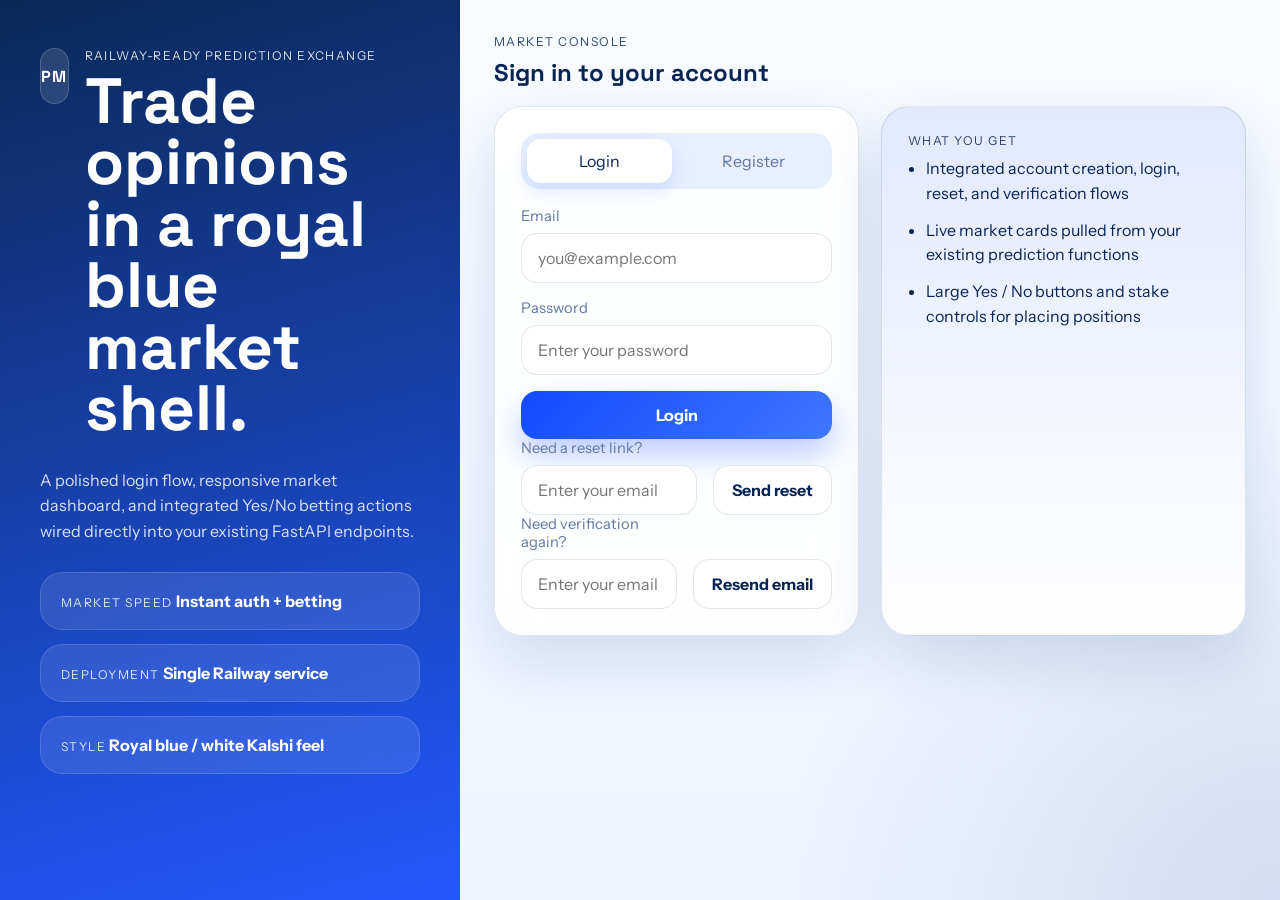
==== static/index.html @ bea32895 "Basic Website" ====
<!DOCTYPE html>
<html lang="en">
<head>
  <meta charset="UTF-8">
  <meta name="viewport" content="width=device-width, initial-scale=1.0">
  <title>Poly Market</title>
  <link rel="preconnect" href="https://fonts.googleapis.com">
  <link rel="preconnect" href="https://fonts.gstatic.com" crossorigin>
  <link href="https://fonts.googleapis.com/css2?family=Space+Grotesk:wght@400;500;700&family=Instrument+Sans:wght@400;500;600;700&display=swap" rel="stylesheet">
  <link rel="stylesheet" href="/static/styles.css">
</head>
<body>
  <div class="shell">
    <aside class="hero-panel">
      <div class="brand-lockup">
        <div class="brand-badge">PM</div>
        <div>
          <p class="eyebrow">Railway-ready prediction exchange</p>
          <h1>Trade opinions in a royal blue market shell.</h1>
        </div>
      </div>

      <p class="hero-copy">
        A polished login flow, responsive market dashboard, and integrated Yes/No betting actions
        wired directly into your existing FastAPI endpoints.
      </p>

      <div class="hero-grid">
        <article class="stat-card">
          <span class="stat-label">Market Speed</span>
          <strong>Instant auth + betting</strong>
        </article>
        <article class="stat-card">
          <span class="stat-label">Deployment</span>
          <strong>Single Railway service</strong>
        </article>
        <article class="stat-card">
          <span class="stat-label">Style</span>
          <strong>Royal blue / white Kalshi feel</strong>
        </article>
      </div>
    </aside>

    <main class="app-panel">
      <header class="topbar">
        <div>
          <p class="topbar-label">Market Console</p>
          <h2 id="welcome-title">Sign in to your account</h2>
        </div>
        <div class="topbar-actions">
          <button id="refresh-markets" class="ghost-button hidden" type="button">Refresh Markets</button>
          <button id="logout-button" class="ghost-button hidden" type="button">Log Out</button>
        </div>
      </header>

      <section id="message-banner" class="message-banner hidden" aria-live="polite"></section>

      <section id="auth-view" class="auth-layout">
        <div class="panel">
          <div class="tabs" role="tablist" aria-label="Authentication">
            <button id="login-tab" class="tab active" type="button">Login</button>
            <button id="register-tab" class="tab" type="button">Register</button>
          </div>

          <form id="login-form" class="stack">
            <label class="field">
              <span>Email</span>
              <input name="email" type="email" placeholder="you@example.com" required>
            </label>
            <label class="field">
              <span>Password</span>
              <input name="password" type="password" placeholder="Enter your password" required>
            </label>
            <button class="primary-button" type="submit">Login</button>
          </form>

          <form id="register-form" class="stack hidden">
            <label class="field">
              <span>Name</span>
              <input name="name" type="text" placeholder="Your full name" required>
            </label>
            <label class="field">
              <span>Email</span>
              <input name="email" type="email" placeholder="you@example.com" required>
            </label>
            <label class="field">
              <span>Password</span>
              <input name="password" type="password" placeholder="At least 8 chars, 1 uppercase, 1 number" required>
            </label>
            <button class="primary-button" type="submit">Create account</button>
          </form>

          <form id="forgot-form" class="inline-form">
            <label class="field compact-field">
              <span>Need a reset link?</span>
              <input name="email" type="email" placeholder="Enter your email">
            </label>
            <button class="secondary-button" type="submit">Send reset</button>
          </form>

          <form id="resend-form" class="inline-form">
            <label class="field compact-field">
              <span>Need verification again?</span>
              <input name="email" type="email" placeholder="Enter your email">
            </label>
            <button class="secondary-button" type="submit">Resend email</button>
          </form>
        </div>

        <div class="panel panel-accent">
          <p class="panel-kicker">What you get</p>
          <ul class="feature-list">
            <li>Integrated account creation, login, reset, and verification flows</li>
            <li>Live market cards pulled from your existing prediction functions</li>
            <li>Large Yes / No buttons and stake controls for placing positions</li>
          </ul>
        </div>
      </section>

      <section id="reset-view" class="panel hidden">
        <div class="section-heading">
          <p class="panel-kicker">Password reset</p>
          <h3>Set a new password</h3>
        </div>
        <form id="reset-password-form" class="stack">
          <label class="field">
            <span>New password</span>
            <input name="new_password" type="password" placeholder="Strong password" required>
          </label>
          <button class="primary-button" type="submit">Update password</button>
        </form>
      </section>

      <section id="dashboard-view" class="dashboard hidden">
        <div class="dashboard-grid">
          <article class="panel profile-card">
            <p class="panel-kicker">Account</p>
            <h3 id="user-name">Loading...</h3>
            <div class="profile-metrics">
              <div>
                <span>Balance</span>
                <strong id="user-balance">$0.00</strong>
              </div>
              <div>
                <span>Email</span>
                <strong id="user-email">-</strong>
              </div>
            </div>
          </article>

          <article class="panel create-market-card">
            <div class="section-heading">
              <p class="panel-kicker">Create market</p>
              <h3>Post a new prediction</h3>
            </div>
            <form id="create-market-form" class="stack">
              <label class="field">
                <span>Question</span>
                <input name="bet_string" type="text" placeholder="Will Team A win on Friday?" required>
              </label>
              <div class="toggle-row">
                <label class="toggle-pill">
                  <input name="is_yes_no" type="checkbox" checked>
                  <span>Yes / No</span>
                </label>
                <label class="toggle-pill">
                  <input name="is_high_low" type="checkbox">
                  <span>High / Low</span>
                </label>
              </div>
              <label class="field">
                <span>Ends at</span>
                <input name="end_time" type="datetime-local" required>
              </label>
              <button class="primary-button" type="submit">Post prediction</button>
            </form>
          </article>
        </div>

        <section class="markets-section">
          <div class="section-heading market-heading">
            <div>
              <p class="panel-kicker">Open markets</p>
              <h3>Trade active predictions</h3>
            </div>
          </div>
          <div id="markets-list" class="markets-list"></div>
        </section>
      </section>
    </main>
  </div>

  <template id="market-card-template">
    <article class="market-card">
      <div class="market-copy">
        <div class="market-meta">
          <span class="market-tag"></span>
          <span class="market-end"></span>
        </div>
        <h4 class="market-title"></h4>
        <div class="market-volume">
          <span class="yes-volume"></span>
          <span class="no-volume"></span>
        </div>
      </div>
      <form class="bet-form">
        <label class="field">
          <span>Stake</span>
          <input class="stake-input" name="amount" type="number" min="1" step="0.01" placeholder="25.00" required>
        </label>
        <div class="bet-actions">
          <button class="bet-button yes-button" data-side="yes" type="submit">Buy Yes</button>
          <button class="bet-button no-button" data-side="no" type="submit">Buy No</button>
        </div>
      </form>
    </article>
  </template>

  <script src="/static/app.js" defer></script>
</body>
</html>
---- static/styles.css ----
:root {
  --bg: #eef4ff;
  --panel: rgba(255, 255, 255, 0.9);
  --panel-strong: #ffffff;
  --text: #072554;
  --muted: #5f78a3;
  --line: rgba(10, 43, 98, 0.12);
  --royal: #114bff;
  --royal-deep: #082f91;
  --royal-soft: #dce7ff;
  --success: #0d8a66;
  --danger: #e04358;
  --shadow: 0 24px 60px rgba(13, 56, 140, 0.14);
}

* {
  box-sizing: border-box;
}

body {
  margin: 0;
  min-height: 100vh;
  font-family: "Instrument Sans", sans-serif;
  color: var(--text);
  background:
    radial-gradient(circle at top left, rgba(17, 75, 255, 0.18), transparent 28%),
    radial-gradient(circle at bottom right, rgba(8, 47, 145, 0.12), transparent 32%),
    linear-gradient(180deg, #f8fbff 0%, var(--bg) 100%);
}

button,
input {
  font: inherit;
}

.hidden {
  display: none !important;
}

.shell {
  display: grid;
  grid-template-columns: minmax(320px, 460px) 1fr;
  min-height: 100vh;
}

.hero-panel {
  padding: 48px 40px;
  background:
    linear-gradient(165deg, rgba(7, 37, 84, 0.98), rgba(17, 75, 255, 0.92)),
    linear-gradient(135deg, rgba(255, 255, 255, 0.06), transparent 40%);
  color: white;
  display: flex;
  flex-direction: column;
  gap: 28px;
}

.brand-lockup {
  display: flex;
  gap: 16px;
  align-items: flex-start;
}

.brand-badge {
  width: 56px;
  height: 56px;
  border-radius: 18px;
  display: grid;
  place-items: center;
  font-family: "Space Grotesk", sans-serif;
  font-weight: 700;
  letter-spacing: 0.08em;
  background: rgba(255, 255, 255, 0.12);
  border: 1px solid rgba(255, 255, 255, 0.16);
}

.eyebrow,
.topbar-label,
.panel-kicker,
.stat-label {
  margin: 0 0 8px;
  text-transform: uppercase;
  letter-spacing: 0.12em;
  font-size: 0.76rem;
  opacity: 0.84;
}

h1,
h2,
h3,
h4,
p {
  margin: 0;
}

h1,
h2,
h3,
h4 {
  font-family: "Space Grotesk", sans-serif;
}

h1 {
  font-size: clamp(2.3rem, 5vw, 4.2rem);
  line-height: 0.96;
}

.hero-copy {
  max-width: 42ch;
  color: rgba(255, 255, 255, 0.84);
  line-height: 1.6;
}

.hero-grid {
  display: grid;
  gap: 14px;
}

.stat-card {
  padding: 18px 20px;
  border-radius: 22px;
  background: rgba(255, 255, 255, 0.1);
  border: 1px solid rgba(255, 255, 255, 0.14);
  backdrop-filter: blur(16px);
}

.app-panel {
  padding: 34px;
}

.topbar {
  display: flex;
  justify-content: space-between;
  align-items: center;
  gap: 16px;
  margin-bottom: 18px;
}

.topbar-actions {
  display: flex;
  gap: 12px;
  flex-wrap: wrap;
}

.message-banner {
  margin-bottom: 20px;
  padding: 14px 16px;
  border-radius: 16px;
  border: 1px solid var(--line);
  background: white;
  box-shadow: var(--shadow);
}

.message-banner.success {
  border-color: rgba(13, 138, 102, 0.18);
  color: var(--success);
}

.message-banner.error {
  border-color: rgba(224, 67, 88, 0.18);
  color: var(--danger);
}

.auth-layout,
.dashboard-grid {
  display: grid;
  grid-template-columns: repeat(2, minmax(0, 1fr));
  gap: 22px;
}

.panel {
  background: var(--panel);
  border: 1px solid var(--line);
  border-radius: 28px;
  padding: 26px;
  box-shadow: var(--shadow);
  backdrop-filter: blur(20px);
}

.panel-accent {
  background:
    linear-gradient(180deg, rgba(17, 75, 255, 0.12), rgba(255, 255, 255, 0.94)),
    white;
}

.tabs {
  display: flex;
  gap: 10px;
  margin-bottom: 18px;
  padding: 6px;
  background: #e8f0ff;
  border-radius: 18px;
}

.tab {
  flex: 1;
  border: 0;
  border-radius: 14px;
  padding: 12px 14px;
  background: transparent;
  color: var(--muted);
  cursor: pointer;
  transition: 180ms ease;
}

.tab.active {
  background: white;
  color: var(--text);
  box-shadow: 0 8px 20px rgba(17, 75, 255, 0.14);
}

.stack,
.inline-form,
.markets-section {
  display: grid;
  gap: 16px;
}

.field {
  display: grid;
  gap: 8px;
}

.field span {
  font-size: 0.92rem;
  color: var(--muted);
}

.field input {
  width: 100%;
  border: 1px solid var(--line);
  border-radius: 16px;
  padding: 14px 16px;
  background: white;
  color: var(--text);
  outline: none;
}

.field input:focus {
  border-color: rgba(17, 75, 255, 0.38);
  box-shadow: 0 0 0 4px rgba(17, 75, 255, 0.12);
}

.primary-button,
.secondary-button,
.ghost-button,
.bet-button {
  border: 0;
  border-radius: 16px;
  padding: 14px 18px;
  cursor: pointer;
  font-weight: 700;
  transition: transform 160ms ease, box-shadow 160ms ease, opacity 160ms ease;
}

.primary-button:hover,
.secondary-button:hover,
.ghost-button:hover,
.bet-button:hover {
  transform: translateY(-1px);
}

.primary-button {
  color: white;
  background: linear-gradient(135deg, var(--royal), #3f77ff);
  box-shadow: 0 16px 32px rgba(17, 75, 255, 0.28);
}

.secondary-button,
.ghost-button {
  color: var(--text);
  background: white;
  border: 1px solid var(--line);
}

.compact-field input {
  min-width: 0;
}

.inline-form {
  grid-template-columns: minmax(0, 1fr) auto;
  align-items: end;
}

.feature-list {
  padding-left: 18px;
  margin: 0;
  display: grid;
  gap: 12px;
  color: var(--text);
  line-height: 1.55;
}

.section-heading {
  display: grid;
  gap: 4px;
}

.profile-card,
.create-market-card {
  min-height: 100%;
}

.profile-metrics {
  display: grid;
  gap: 16px;
  margin-top: 18px;
}

.profile-metrics span {
  display: block;
  font-size: 0.86rem;
  color: var(--muted);
  margin-bottom: 6px;
}

.profile-metrics strong {
  font-size: 1.16rem;
}

.toggle-row {
  display: flex;
  gap: 10px;
  flex-wrap: wrap;
}

.toggle-pill {
  position: relative;
  overflow: hidden;
  border-radius: 999px;
  border: 1px solid var(--line);
  background: #f7faff;
}

.toggle-pill input {
  position: absolute;
  inset: 0;
  opacity: 0;
}

.toggle-pill span {
  display: block;
  padding: 10px 14px;
  color: var(--muted);
}

.toggle-pill input:checked + span {
  color: white;
  background: var(--royal);
}

.market-heading {
  margin-bottom: 8px;
}

.markets-list {
  display: grid;
  gap: 16px;
}

.market-card {
  display: grid;
  grid-template-columns: minmax(0, 1fr) 280px;
  gap: 20px;
  padding: 22px;
  background: var(--panel-strong);
  border: 1px solid var(--line);
  border-radius: 26px;
  box-shadow: var(--shadow);
}

.market-meta,
.market-volume,
.bet-actions {
  display: flex;
  flex-wrap: wrap;
  gap: 10px;
}

.market-tag,
.market-end,
.yes-volume,
.no-volume {
  display: inline-flex;
  align-items: center;
  padding: 8px 12px;
  border-radius: 999px;
  font-size: 0.84rem;
  background: #eef4ff;
  color: var(--muted);
}

.market-title {
  margin: 14px 0;
  font-size: 1.35rem;
  line-height: 1.2;
}

.bet-form {
  display: grid;
  gap: 14px;
}

.bet-button {
  flex: 1;
  min-width: 120px;
  color: white;
}

.yes-button {
  background: linear-gradient(135deg, #1260ff, #2f86ff);
}

.no-button {
  background: linear-gradient(135deg, #072554, #0c3da1);
}

@media (max-width: 1080px) {
  .shell,
  .auth-layout,
  .dashboard-grid,
  .market-card {
    grid-template-columns: 1fr;
  }

  .hero-panel {
    min-height: auto;
  }
}

@media (max-width: 640px) {
  .hero-panel,
  .app-panel {
    padding: 24px;
  }

  .topbar {
    align-items: start;
    flex-direction: column;
  }

  .inline-form {
    grid-template-columns: 1fr;
  }
}
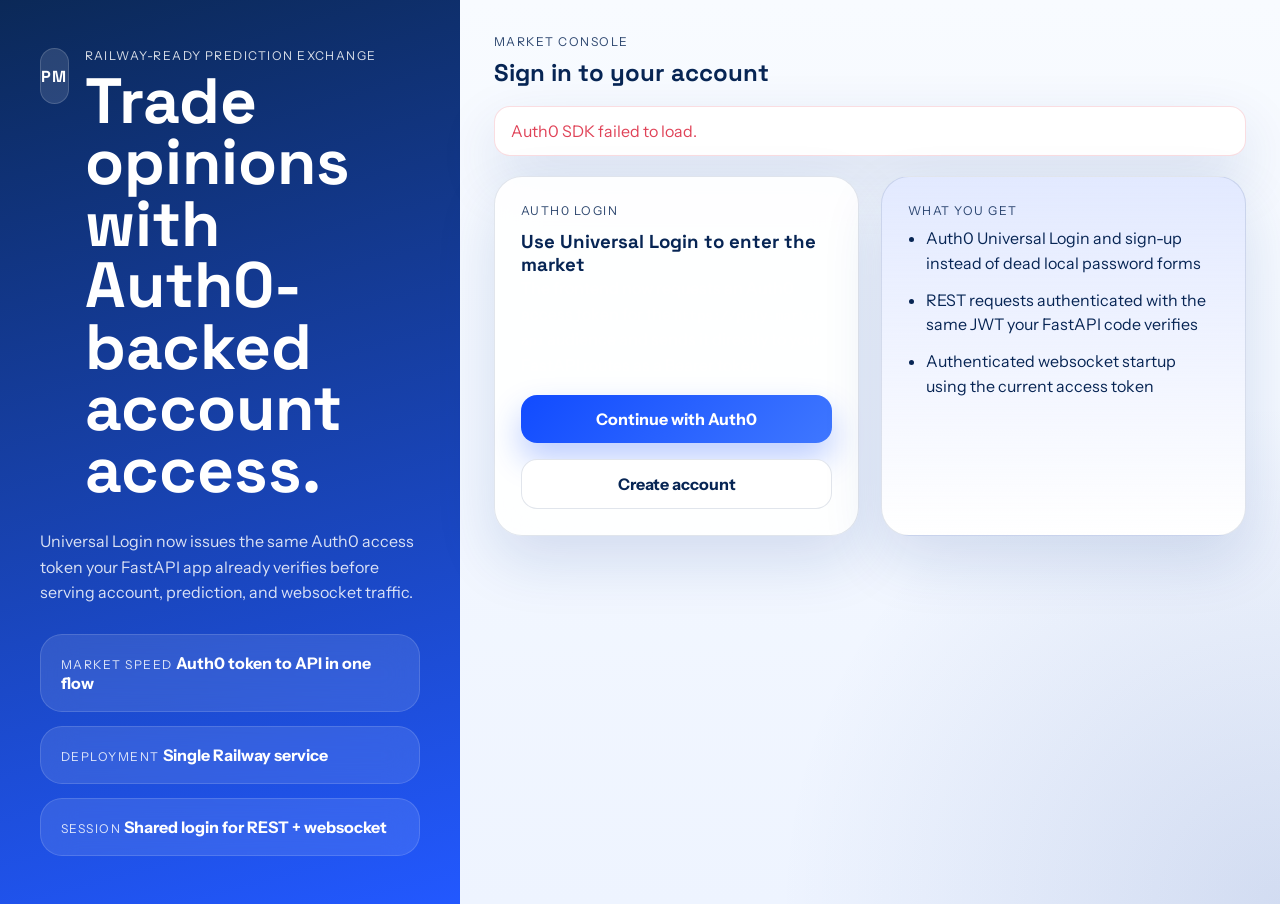
==== commit a67c4b49: "auth0 upd" ====
--- a/static/index.html
+++ b/static/index.html
@@ -8,35 +8,40 @@
   <link rel="preconnect" href="https://fonts.gstatic.com" crossorigin>
   <link href="https://fonts.googleapis.com/css2?family=Space+Grotesk:wght@400;500;700&family=Instrument+Sans:wght@400;500;600;700&display=swap" rel="stylesheet">
   <link rel="stylesheet" href="/static/styles.css">
+  <script src="https://cdn.auth0.com/js/auth0-spa-js/2.1/auth0-spa-js.production.js" defer></script>
 </head>
-<body>
+<body
+  data-auth0-domain="dev-ti5ylgf1v4ze1wq8.us.auth0.com"
+  data-auth0-client-id="080Yw9NmpP9mJVEdRqe8JtMi8aeETjxi"
+  data-auth0-audience="https://poly-market-api"
+>
   <div class="shell">
     <aside class="hero-panel">
       <div class="brand-lockup">
         <div class="brand-badge">PM</div>
         <div>
           <p class="eyebrow">Railway-ready prediction exchange</p>
-          <h1>Trade opinions in a royal blue market shell.</h1>
+          <h1>Trade opinions with Auth0-backed account access.</h1>
         </div>
       </div>
 
       <p class="hero-copy">
-        A polished login flow, responsive market dashboard, and integrated Yes/No betting actions
-        wired directly into your existing FastAPI endpoints.
+        Universal Login now issues the same Auth0 access token your FastAPI app already verifies
+        before serving account, prediction, and websocket traffic.
       </p>
 
       <div class="hero-grid">
         <article class="stat-card">
           <span class="stat-label">Market Speed</span>
-          <strong>Instant auth + betting</strong>
+          <strong>Auth0 token to API in one flow</strong>
         </article>
         <article class="stat-card">
           <span class="stat-label">Deployment</span>
           <strong>Single Railway service</strong>
         </article>
         <article class="stat-card">
-          <span class="stat-label">Style</span>
-          <strong>Royal blue / white Kalshi feel</strong>
+          <span class="stat-label">Session</span>
+          <strong>Shared login for REST + websocket</strong>
         </article>
       </div>
     </aside>
@@ -57,78 +62,30 @@
 
       <section id="auth-view" class="auth-layout">
         <div class="panel">
-          <div class="tabs" role="tablist" aria-label="Authentication">
-            <button id="login-tab" class="tab active" type="button">Login</button>
-            <button id="register-tab" class="tab" type="button">Register</button>
+          <div class="section-heading">
+            <p class="panel-kicker">Auth0 login</p>
+            <h3>Use Universal Login to enter the market</h3>
           </div>
 
-          <form id="login-form" class="stack">
-            <label class="field">
-              <span>Email</span>
-              <input name="email" type="email" placeholder="you@example.com" required>
-            </label>
-            <label class="field">
-              <span>Password</span>
-              <input name="password" type="password" placeholder="Enter your password" required>
-            </label>
-            <button class="primary-button" type="submit">Login</button>
-          </form>
-
-          <form id="register-form" class="stack hidden">
-            <label class="field">
-              <span>Name</span>
-              <input name="name" type="text" placeholder="Your full name" required>
-            </label>
-            <label class="field">
-              <span>Email</span>
-              <input name="email" type="email" placeholder="you@example.com" required>
-            </label>
-            <label class="field">
-              <span>Password</span>
-              <input name="password" type="password" placeholder="At least 8 chars, 1 uppercase, 1 number" required>
-            </label>
-            <button class="primary-button" type="submit">Create account</button>
-          </form>
-
-          <form id="forgot-form" class="inline-form">
-            <label class="field compact-field">
-              <span>Need a reset link?</span>
-              <input name="email" type="email" placeholder="Enter your email">
-            </label>
-            <button class="secondary-button" type="submit">Send reset</button>
-          </form>
-
-          <form id="resend-form" class="inline-form">
-            <label class="field compact-field">
-              <span>Need verification again?</span>
-              <input name="email" type="email" placeholder="Enter your email">
-            </label>
-            <button class="secondary-button" type="submit">Resend email</button>
-          </form>
+          <div class="stack">
+            <p class="hero-copy auth-copy">
+              The frontend now requests an Auth0 access token for the
+              <code>https://poly-market-api</code> audience and sends it directly to your FastAPI
+              routes as a Bearer token.
+            </p>
+            <button id="login-button" class="primary-button" type="button">Continue with Auth0</button>
+            <button id="signup-button" class="secondary-button" type="button">Create account</button>
+          </div>
         </div>
 
         <div class="panel panel-accent">
           <p class="panel-kicker">What you get</p>
           <ul class="feature-list">
-            <li>Integrated account creation, login, reset, and verification flows</li>
-            <li>Live market cards pulled from your existing prediction functions</li>
-            <li>Large Yes / No buttons and stake controls for placing positions</li>
+            <li>Auth0 Universal Login and sign-up instead of dead local password forms</li>
+            <li>REST requests authenticated with the same JWT your FastAPI code verifies</li>
+            <li>Authenticated websocket startup using the current access token</li>
           </ul>
         </div>
-      </section>
-
-      <section id="reset-view" class="panel hidden">
-        <div class="section-heading">
-          <p class="panel-kicker">Password reset</p>
-          <h3>Set a new password</h3>
-        </div>
-        <form id="reset-password-form" class="stack">
-          <label class="field">
-            <span>New password</span>
-            <input name="new_password" type="password" placeholder="Strong password" required>
-          </label>
-          <button class="primary-button" type="submit">Update password</button>
-        </form>
       </section>
 
       <section id="dashboard-view" class="dashboard hidden">
@@ -216,6 +173,6 @@
     </article>
   </template>
 
-  <script src="/static/app.js" defer></script>
+  <script type="module" src="/static/app.js"></script>
 </body>
 </html>
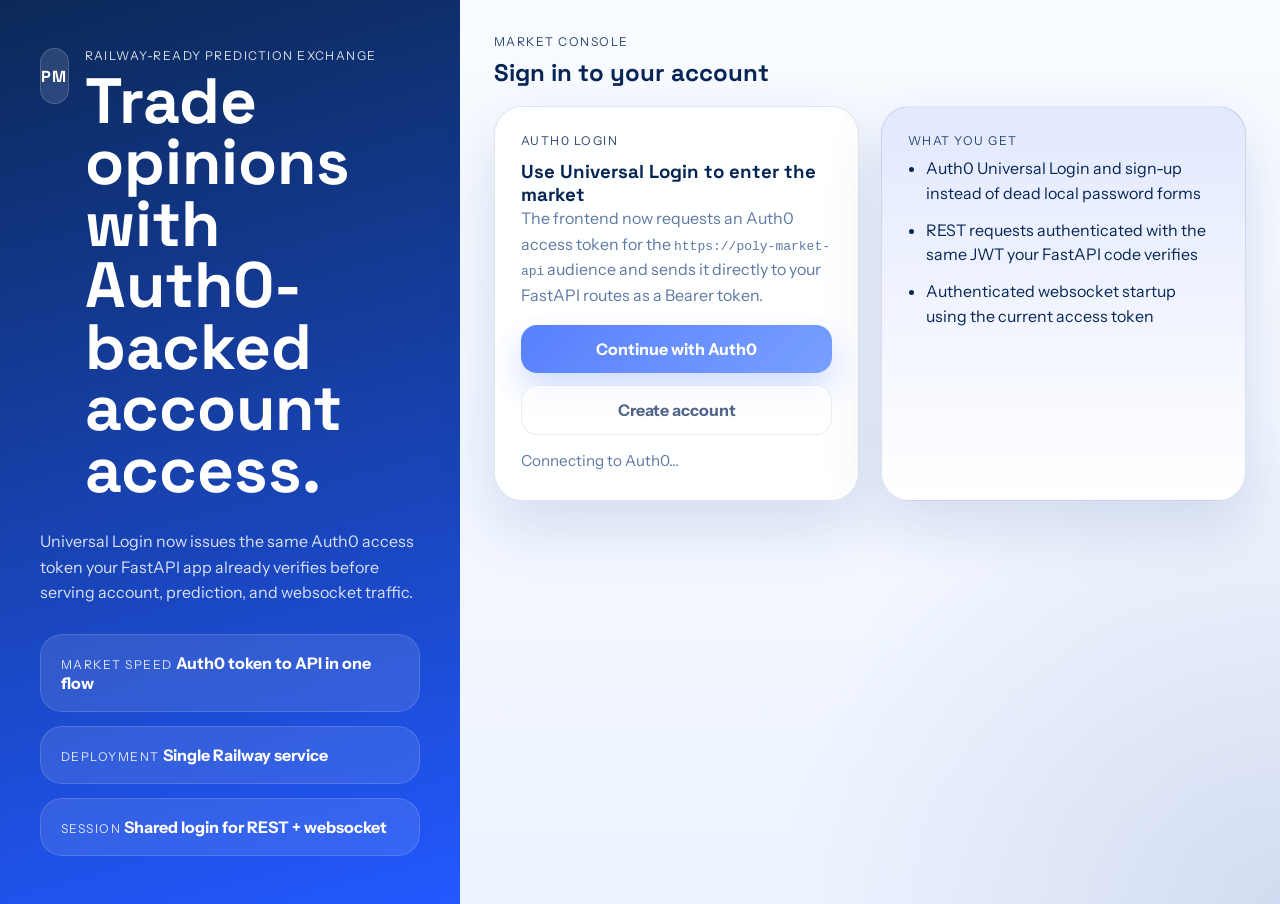
==== commit fdac8930: "more auth0" ====
--- a/static/index.html
+++ b/static/index.html
@@ -64,7 +64,7 @@
         <div class="panel">
           <div class="section-heading">
             <p class="panel-kicker">Auth0 login</p>
-            <h3>Use Universal Login to enter the market</h3>
+            <h3 id="auth-title">Use Universal Login to enter the market</h3>
           </div>
 
           <div class="stack">
@@ -73,8 +73,11 @@
               <code>https://poly-market-api</code> audience and sends it directly to your FastAPI
               routes as a Bearer token.
             </p>
-            <button id="login-button" class="primary-button" type="button">Continue with Auth0</button>
-            <button id="signup-button" class="secondary-button" type="button">Create account</button>
+            <div class="auth-action-grid">
+              <button id="login-button" class="primary-button" type="button">Continue with Auth0</button>
+              <button id="signup-button" class="secondary-button" type="button">Create account</button>
+            </div>
+            <p id="auth-status" class="auth-status">Choose sign in if you already have an account, or create one through Auth0.</p>
           </div>
         </div>
 
--- a/static/styles.css
+++ b/static/styles.css
@@ -215,6 +215,22 @@
   gap: 16px;
 }
 
+.auth-action-grid {
+  display: grid;
+  gap: 12px;
+}
+
+.auth-copy {
+  max-width: none;
+  color: var(--muted);
+}
+
+.auth-status {
+  min-height: 1.5em;
+  color: var(--muted);
+  font-size: 0.95rem;
+}
+
 .field {
   display: grid;
   gap: 8px;
@@ -259,6 +275,14 @@
   transform: translateY(-1px);
 }
 
+.primary-button:disabled,
+.secondary-button:disabled,
+.ghost-button:disabled,
+.bet-button:disabled {
+  cursor: wait;
+  opacity: 0.7;
+}
+
 .primary-button {
   color: white;
   background: linear-gradient(135deg, var(--royal), #3f77ff);
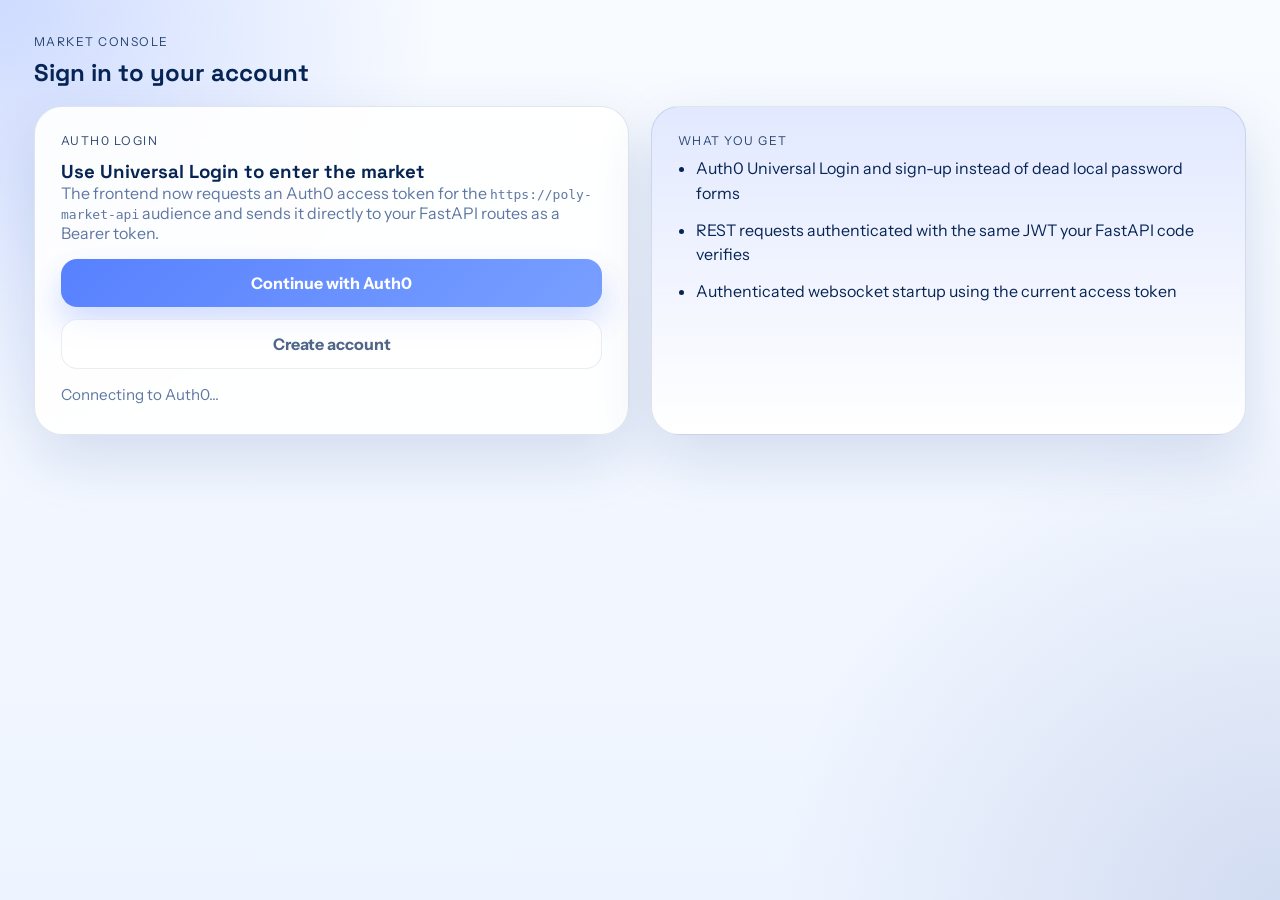
==== commit d23e72ad: "chart rework and ui fix" ====
--- a/static/index.html
+++ b/static/index.html
@@ -14,39 +14,9 @@
   data-auth0-domain="dev-ti5ylgf1v4ze1wq8.us.auth0.com"
   data-auth0-client-id="080Yw9NmpP9mJVEdRqe8JtMi8aeETjxi"
   data-auth0-audience="https://poly-market-api"
->
-  <div class="shell">
-    <aside class="hero-panel">
-      <div class="brand-lockup">
-        <div class="brand-badge">PM</div>
-        <div>
-          <p class="eyebrow">Railway-ready prediction exchange</p>
-          <h1>Trade opinions with Auth0-backed account access.</h1>
-        </div>
-      </div>
-
-      <p class="hero-copy">
-        Universal Login now issues the same Auth0 access token your FastAPI app already verifies
-        before serving account, prediction, and websocket traffic.
-      </p>
-
-      <div class="hero-grid">
-        <article class="stat-card">
-          <span class="stat-label">Market Speed</span>
-          <strong>Auth0 token to API in one flow</strong>
-        </article>
-        <article class="stat-card">
-          <span class="stat-label">Deployment</span>
-          <strong>Single Railway service</strong>
-        </article>
-        <article class="stat-card">
-          <span class="stat-label">Session</span>
-          <strong>Shared login for REST + websocket</strong>
-        </article>
-      </div>
-    </aside>
-
-    <main class="app-panel">
+	>
+	  <div class="shell">
+	    <main class="app-panel">
       <header class="topbar">
         <div>
           <p class="topbar-label">Market Console</p>
@@ -92,89 +62,366 @@
       </section>
 
       <section id="dashboard-view" class="dashboard hidden">
-        <div class="dashboard-grid">
-          <article class="panel profile-card">
-            <p class="panel-kicker">Account</p>
-            <h3 id="user-name">Loading...</h3>
-            <div class="profile-metrics">
-              <div>
+        <section class="dashboard-shell">
+          <article class="panel dashboard-overview">
+            <div class="section-heading">
+              <p class="panel-kicker">Account snapshot</p>
+              <h3 id="user-name">Loading...</h3>
+            </div>
+            <div class="overview-metrics">
+              <div class="overview-stat">
                 <span>Balance</span>
                 <strong id="user-balance">$0.00</strong>
               </div>
-              <div>
+              <div class="overview-stat">
                 <span>Email</span>
                 <strong id="user-email">-</strong>
               </div>
+              <div class="overview-stat">
+                <span>Open markets</span>
+                <strong id="market-count">0</strong>
+              </div>
             </div>
           </article>
 
-          <article class="panel create-market-card">
-            <div class="section-heading">
-              <p class="panel-kicker">Create market</p>
-              <h3>Post a new prediction</h3>
-            </div>
-            <form id="create-market-form" class="stack">
-              <label class="field">
-                <span>Question</span>
-                <input name="bet_string" type="text" placeholder="Will Team A win on Friday?" required>
-              </label>
-              <div class="toggle-row">
-                <label class="toggle-pill">
-                  <input name="is_yes_no" type="checkbox" checked>
-                  <span>Yes / No</span>
+          <div class="tabs" role="tablist" aria-label="Dashboard sections">
+            <button id="tab-predictions" class="tab active" type="button" data-tab="predictions" role="tab" aria-selected="true">Predictions</button>
+            <button id="tab-create" class="tab" type="button" data-tab="create" role="tab" aria-selected="false">Create</button>
+            <button id="tab-account" class="tab" type="button" data-tab="account" role="tab" aria-selected="false">Account</button>
+          </div>
+
+          <section id="panel-predictions" class="tab-panel" data-panel="predictions" role="tabpanel">
+            <div id="predictions-browse-view" class="predictions-browse-view">
+              <section class="markets-section">
+                <div class="section-heading market-heading">
+                  <div>
+                    <p class="panel-kicker">Open markets</p>
+                    <h3>Browse live prediction cards</h3>
+                  </div>
+                </div>
+                <div class="market-controls panel">
+                  <label class="field market-search-field">
+                    <span>Search predictions</span>
+                    <input id="market-search" type="search" placeholder="Search by question text">
+                  </label>
+                  <div class="control-row">
+                    <label class="field select-field">
+                      <span>Filter</span>
+                      <select id="market-filter">
+                        <option value="all">All markets</option>
+                        <option value="yes_no">Yes / No</option>
+                        <option value="high_low">High / Low</option>
+                        <option value="zero_volume">No trades yet</option>
+                      </select>
+                    </label>
+                    <label class="field select-field">
+                      <span>Sort</span>
+                      <select id="market-sort">
+                        <option value="volume">Highest volume</option>
+                        <option value="closing">Closing soon</option>
+                        <option value="newest">Newest listed</option>
+                        <option value="alphabetical">Question A-Z</option>
+                      </select>
+                    </label>
+                  </div>
+                </div>
+                <div id="markets-empty" class="panel empty-state hidden">
+                  <p class="panel-kicker">No matches</p>
+                  <h3>No predictions match the current search and filter settings.</h3>
+                  <p class="auth-copy">Try a different keyword, broaden the market type filter, or switch the sort order.</p>
+                </div>
+                <div id="markets-list" class="markets-grid"></div>
+              </section>
+            </div>
+
+            <div id="prediction-detail-view" class="prediction-detail-view hidden">
+              <div class="detail-page-shell">
+                <div class="detail-page-header panel">
+                  <button id="back-to-markets" class="ghost-button" type="button">Back to markets</button>
+                  <div class="section-heading">
+                    <p class="panel-kicker">Prediction detail</p>
+                    <h3>View one market in depth and place a trade</h3>
+                  </div>
+                </div>
+
+                <div id="prediction-detail-missing" class="panel empty-state hidden">
+                  <p class="panel-kicker">Prediction unavailable</p>
+                  <h3>That prediction could not be found in the active market list.</h3>
+                  <p class="auth-copy">Return to the markets browser to choose another prediction.</p>
+                </div>
+
+                <div id="market-detail" class="prediction-detail-layout hidden">
+                  <section class="panel market-detail-main">
+	                    <div class="section-heading">
+	                      <div class="market-detail-meta">
+	                        <span id="detail-market-tag" class="market-tag"></span>
+	                        <span id="detail-market-end" class="market-end"></span>
+	                      </div>
+	                      <h3 id="detail-market-title"></h3>
+	                      <div class="market-creator-row detail-creator-row">
+	                        <span class="creator-label">Created by</span>
+	                        <button id="detail-creator-link" class="creator-link" type="button"></button>
+	                      </div>
+	                    </div>
+
+                    <div class="detail-stats">
+                      <article class="detail-stat-card">
+                        <span>Total volume</span>
+                        <strong id="detail-total-volume">$0.00</strong>
+                      </article>
+                      <article class="detail-stat-card">
+                        <span id="detail-yes-label">Yes chance</span>
+                        <strong id="detail-yes-percent">50%</strong>
+                      </article>
+                      <article class="detail-stat-card">
+                        <span id="detail-no-label">No chance</span>
+                        <strong id="detail-no-percent">50%</strong>
+                      </article>
+                    </div>
+
+                    <div class="probability-panel">
+                      <div class="probability-bar" aria-hidden="true">
+                        <span id="detail-yes-bar" class="probability-fill yes-fill"></span>
+                        <span id="detail-no-bar" class="probability-fill no-fill"></span>
+                      </div>
+                      <p id="detail-probability-summary" class="probability-summary"></p>
+                      <div class="probability-labels">
+                        <span id="detail-yes-volume"></span>
+                        <span id="detail-no-volume"></span>
+                      </div>
+                    </div>
+
+                    <div class="chart-panel">
+	                      <div class="chart-header">
+	                        <div>
+	                          <p class="panel-kicker">Price history</p>
+	                          <h4>Database-backed pricing</h4>
+	                        </div>
+	                        <span id="detail-chart-caption" class="chart-caption">Waiting for database trade history</span>
+	                      </div>
+                    <div id="detail-chart-empty" class="chart-empty">
+                      <p>No local price points yet for this prediction id.</p>
+                    </div>
+                    <div id="detail-chart-frame" class="chart-frame hidden">
+                      <svg id="detail-price-chart" class="price-chart" viewBox="0 0 320 220" preserveAspectRatio="none" aria-label="Prediction price history">
+                        <defs>
+                          <linearGradient id="yes-area-gradient" x1="0" x2="0" y1="0" y2="1">
+                            <stop offset="0%" stop-color="#1260ff" stop-opacity="0.28"></stop>
+                            <stop offset="100%" stop-color="#1260ff" stop-opacity="0.04"></stop>
+                          </linearGradient>
+                        </defs>
+                        <g id="detail-chart-grid"></g>
+                        <g id="detail-chart-y-axis"></g>
+                        <g id="detail-chart-x-axis"></g>
+                        <path id="detail-chart-area" class="chart-area"></path>
+                        <path id="detail-chart-line" class="chart-line"></path>
+                        <line id="detail-chart-hover-line" class="chart-hover-line hidden"></line>
+                        <circle id="detail-chart-hover-dot" class="chart-hover-dot hidden" r="5"></circle>
+                        <rect id="detail-chart-overlay" class="chart-overlay" x="0" y="0" width="320" height="220"></rect>
+                      </svg>
+                      <div id="detail-chart-tooltip" class="chart-tooltip hidden" aria-live="polite">
+                        <p id="detail-chart-tooltip-time" class="chart-tooltip-time"></p>
+                        <p id="detail-chart-tooltip-price" class="chart-tooltip-metric"></p>
+                        <p id="detail-chart-tooltip-volume" class="chart-tooltip-metric"></p>
+                      </div>
+                    </div>
+                  </div>
+                  </section>
+
+                  <aside class="panel detail-trade-panel">
+                    <div class="section-heading">
+                      <p class="panel-kicker">Place trade</p>
+                      <h3>Submit from the dedicated market page</h3>
+                    </div>
+                    <form id="detail-bet-form" class="bet-form detail-bet-form">
+                      <label class="field">
+                        <span>Stake</span>
+                        <input id="detail-stake-input" class="stake-input" name="amount" type="number" min="1" step="0.01" placeholder="25.00" required>
+                      </label>
+                      <div class="bet-actions">
+                        <button id="detail-yes-button" class="bet-button yes-button" data-side="yes" type="submit">Buy Yes</button>
+                        <button id="detail-no-button" class="bet-button no-button" data-side="no" type="submit">Buy No</button>
+                      </div>
+                    </form>
+                  </aside>
+                </div>
+              </div>
+	            </div>
+	          </section>
+
+	          <section id="panel-profiles" class="tab-panel hidden" data-panel="profiles" role="tabpanel">
+	            <div id="profile-view" class="profile-view hidden">
+	              <div class="detail-page-shell">
+	                <div class="detail-page-header panel">
+	                  <button id="back-to-predictions" class="ghost-button" type="button">Back to predictions</button>
+	                  <div class="section-heading">
+	                    <p class="panel-kicker">User profile</p>
+	                    <h3>View account stats and created predictions</h3>
+	                  </div>
+	                </div>
+
+	                <div id="profile-missing" class="panel empty-state hidden">
+	                  <p class="panel-kicker">Profile unavailable</p>
+	                  <h3>That user profile could not be loaded.</h3>
+	                  <p class="auth-copy">Return to predictions and choose another profile.</p>
+	                </div>
+
+	                <div id="profile-content" class="profile-layout hidden">
+	                  <section class="panel profile-hero-card">
+	                    <div class="profile-hero">
+	                      <img id="profile-picture" class="profile-avatar" alt="User profile picture">
+	                      <div class="profile-hero-copy">
+	                        <p class="panel-kicker">Trader</p>
+	                        <h3 id="profile-name">Unknown user</h3>
+	                        <p id="profile-email" class="auth-copy">-</p>
+	                        <p id="profile-created-at" class="profile-created-at"></p>
+	                      </div>
+	                    </div>
+
+	                    <div class="profile-stat-grid">
+	                      <article class="detail-stat-card">
+	                        <span>Balance</span>
+	                        <strong id="profile-balance">$0.00</strong>
+	                      </article>
+	                      <article class="detail-stat-card">
+	                        <span>Total wins</span>
+	                        <strong id="profile-total-wins">0</strong>
+	                      </article>
+	                      <article class="detail-stat-card">
+	                        <span>Total losses</span>
+	                        <strong id="profile-total-losses">0</strong>
+	                      </article>
+	                      <article class="detail-stat-card">
+	                        <span>Net profit</span>
+	                        <strong id="profile-net-profit">$0.00</strong>
+	                      </article>
+	                    </div>
+	                  </section>
+
+	                  <section class="panel">
+	                    <div class="section-heading">
+	                      <p class="panel-kicker">Created predictions</p>
+	                      <h3>Newest markets first</h3>
+	                    </div>
+	                    <div id="profile-predictions-empty" class="chart-empty hidden">
+	                      <p>This user has not created any predictions yet.</p>
+	                    </div>
+	                    <div id="profile-predictions-list" class="profile-predictions-list"></div>
+	                  </section>
+	                </div>
+	              </div>
+	            </div>
+	          </section>
+
+	          <section id="panel-create" class="tab-panel hidden" data-panel="create" role="tabpanel">
+            <article class="panel create-market-card">
+              <div class="section-heading">
+                <p class="panel-kicker">Create market</p>
+                <h3>Post a new prediction</h3>
+              </div>
+              <form id="create-market-form" class="stack">
+                <label class="field">
+                  <span>Question</span>
+                  <input name="bet_string" type="text" placeholder="Will Team A win on Friday?" required>
                 </label>
-                <label class="toggle-pill">
-                  <input name="is_high_low" type="checkbox">
-                  <span>High / Low</span>
+                <div class="toggle-row">
+                  <label class="toggle-pill">
+                    <input name="is_yes_no" type="checkbox" checked>
+                    <span>Yes / No</span>
+                  </label>
+                  <label class="toggle-pill">
+                    <input name="is_high_low" type="checkbox">
+                    <span>High / Low</span>
+                  </label>
+                </div>
+                <label class="field">
+                  <span>Ends at</span>
+                  <input name="end_time" type="datetime-local" required>
                 </label>
-              </div>
-              <label class="field">
-                <span>Ends at</span>
-                <input name="end_time" type="datetime-local" required>
-              </label>
-              <button class="primary-button" type="submit">Post prediction</button>
-            </form>
-          </article>
-        </div>
-
-        <section class="markets-section">
-          <div class="section-heading market-heading">
-            <div>
-              <p class="panel-kicker">Open markets</p>
-              <h3>Trade active predictions</h3>
-            </div>
-          </div>
-          <div id="markets-list" class="markets-list"></div>
+                <button class="primary-button" type="submit">Post prediction</button>
+              </form>
+            </article>
+          </section>
+
+          <section id="panel-account" class="tab-panel hidden" data-panel="account" role="tabpanel">
+            <div class="dashboard-grid account-grid">
+              <article class="panel profile-card">
+                <p class="panel-kicker">Account</p>
+                <h3 id="account-user-name">Loading...</h3>
+                <div class="profile-metrics">
+                  <div>
+                    <span>Balance</span>
+                    <strong id="account-user-balance">$0.00</strong>
+                  </div>
+                  <div>
+                    <span>Email</span>
+                    <strong id="account-user-email">-</strong>
+                  </div>
+                </div>
+              </article>
+
+              <article class="panel panel-accent">
+                <p class="panel-kicker">How pricing works</p>
+                <div class="stack">
+                  <p class="auth-copy">
+                    Outcome percentages are derived from current money on each side of the market.
+                    As capital shifts between outcomes, the displayed probability moves with it.
+                  </p>
+	                  <p class="auth-copy">
+	                    Use the Predictions tab to compare markets quickly, then open a dedicated
+	                    market page to place a trade with the existing yes/no or high/low flow.
+	                  </p>
+                </div>
+              </article>
+            </div>
+          </section>
         </section>
       </section>
     </main>
   </div>
 
-  <template id="market-card-template">
-    <article class="market-card">
-      <div class="market-copy">
-        <div class="market-meta">
-          <span class="market-tag"></span>
-          <span class="market-end"></span>
-        </div>
-        <h4 class="market-title"></h4>
-        <div class="market-volume">
-          <span class="yes-volume"></span>
-          <span class="no-volume"></span>
-        </div>
-      </div>
-      <form class="bet-form">
-        <label class="field">
-          <span>Stake</span>
-          <input class="stake-input" name="amount" type="number" min="1" step="0.01" placeholder="25.00" required>
-        </label>
-        <div class="bet-actions">
-          <button class="bet-button yes-button" data-side="yes" type="submit">Buy Yes</button>
-          <button class="bet-button no-button" data-side="no" type="submit">Buy No</button>
-        </div>
-      </form>
-    </article>
-  </template>
+	  <template id="market-card-template">
+	    <article class="market-card">
+	      <div class="market-card-button" role="button" tabindex="0">
+	        <div class="market-copy">
+          <div class="market-meta">
+            <span class="market-tag"></span>
+            <span class="market-end"></span>
+          </div>
+          <h4 class="market-title"></h4>
+          <div class="market-highlights">
+            <div class="market-highlight">
+              <span class="highlight-label">Volume</span>
+              <strong class="market-total-volume"></strong>
+            </div>
+            <div class="market-highlight">
+              <span class="highlight-label outcome-a-label">Yes chance</span>
+              <strong class="yes-percent"></strong>
+            </div>
+            <div class="market-highlight">
+              <span class="highlight-label outcome-b-label">No chance</span>
+              <strong class="no-percent"></strong>
+            </div>
+          </div>
+	          <div class="card-probability-panel">
+	            <div class="probability-bar card-probability-bar" aria-hidden="true">
+	              <span class="probability-fill yes-fill card-yes-bar"></span>
+	              <span class="probability-fill no-fill card-no-bar"></span>
+	            </div>
+	            <p class="market-probability-summary"></p>
+	          </div>
+	          <div class="market-creator-row">
+	            <span class="creator-label">Created by</span>
+	            <button class="creator-link" type="button"></button>
+	          </div>
+	          <div class="market-volume">
+	            <span class="yes-volume"></span>
+	            <span class="no-volume"></span>
+	          </div>
+	        </div>
+	      </div>
+	    </article>
+	  </template>
 
   <script type="module" src="/static/app.js"></script>
 </body>
--- a/static/styles.css
+++ b/static/styles.css
@@ -29,7 +29,8 @@
 }
 
 button,
-input {
+input,
+select {
   font: inherit;
 }
 
@@ -38,39 +39,7 @@
 }
 
 .shell {
-  display: grid;
-  grid-template-columns: minmax(320px, 460px) 1fr;
   min-height: 100vh;
-}
-
-.hero-panel {
-  padding: 48px 40px;
-  background:
-    linear-gradient(165deg, rgba(7, 37, 84, 0.98), rgba(17, 75, 255, 0.92)),
-    linear-gradient(135deg, rgba(255, 255, 255, 0.06), transparent 40%);
-  color: white;
-  display: flex;
-  flex-direction: column;
-  gap: 28px;
-}
-
-.brand-lockup {
-  display: flex;
-  gap: 16px;
-  align-items: flex-start;
-}
-
-.brand-badge {
-  width: 56px;
-  height: 56px;
-  border-radius: 18px;
-  display: grid;
-  place-items: center;
-  font-family: "Space Grotesk", sans-serif;
-  font-weight: 700;
-  letter-spacing: 0.08em;
-  background: rgba(255, 255, 255, 0.12);
-  border: 1px solid rgba(255, 255, 255, 0.16);
 }
 
 .eyebrow,
@@ -104,26 +73,9 @@
   line-height: 0.96;
 }
 
-.hero-copy {
-  max-width: 42ch;
-  color: rgba(255, 255, 255, 0.84);
-  line-height: 1.6;
-}
-
-.hero-grid {
-  display: grid;
-  gap: 14px;
-}
-
-.stat-card {
-  padding: 18px 20px;
-  border-radius: 22px;
-  background: rgba(255, 255, 255, 0.1);
-  border: 1px solid rgba(255, 255, 255, 0.14);
-  backdrop-filter: blur(16px);
-}
-
 .app-panel {
+  width: min(1400px, 100%);
+  margin: 0 auto;
   padding: 34px;
 }
 
@@ -164,6 +116,12 @@
 .dashboard-grid {
   display: grid;
   grid-template-columns: repeat(2, minmax(0, 1fr));
+  gap: 22px;
+}
+
+.dashboard-shell,
+.tab-panel {
+  display: grid;
   gap: 22px;
 }
 
@@ -252,6 +210,21 @@
 }
 
 .field input:focus {
+  border-color: rgba(17, 75, 255, 0.38);
+  box-shadow: 0 0 0 4px rgba(17, 75, 255, 0.12);
+}
+
+.field select {
+  width: 100%;
+  border: 1px solid var(--line);
+  border-radius: 16px;
+  padding: 14px 16px;
+  background: white;
+  color: var(--text);
+  outline: none;
+}
+
+.field select:focus {
   border-color: rgba(17, 75, 255, 0.38);
   box-shadow: 0 0 0 4px rgba(17, 75, 255, 0.12);
 }
@@ -324,6 +297,44 @@
   min-height: 100%;
 }
 
+.dashboard-overview {
+  display: grid;
+  gap: 18px;
+  background:
+    linear-gradient(180deg, rgba(17, 75, 255, 0.12), rgba(255, 255, 255, 0.96)),
+    white;
+}
+
+.overview-metrics {
+  display: grid;
+  grid-template-columns: repeat(3, minmax(0, 1fr));
+  gap: 16px;
+}
+
+.overview-stat,
+.detail-stat-card {
+  padding: 18px;
+  border-radius: 20px;
+  border: 1px solid rgba(17, 75, 255, 0.12);
+  background: rgba(255, 255, 255, 0.88);
+}
+
+.overview-stat span,
+.detail-stat-card span,
+.highlight-label {
+  display: block;
+  font-size: 0.8rem;
+  letter-spacing: 0.06em;
+  text-transform: uppercase;
+  color: var(--muted);
+  margin-bottom: 8px;
+}
+
+.overview-stat strong,
+.detail-stat-card strong {
+  font-size: 1.1rem;
+}
+
 .profile-metrics {
   display: grid;
   gap: 16px;
@@ -376,20 +387,77 @@
   margin-bottom: 8px;
 }
 
-.markets-list {
+.market-controls {
   display: grid;
   gap: 16px;
+  padding: 18px;
+}
+
+.control-row {
+  display: grid;
+  grid-template-columns: repeat(2, minmax(0, 1fr));
+  gap: 14px;
+}
+
+.empty-state {
+  gap: 10px;
+}
+
+.predictions-browse-view,
+.prediction-detail-view,
+.detail-page-shell {
+  display: grid;
+  gap: 22px;
+}
+
+.prediction-detail-layout {
+  display: grid;
+  grid-template-columns: minmax(0, 1.5fr) minmax(320px, 420px);
+  gap: 22px;
+  align-items: start;
+}
+
+.detail-page-header {
+  display: grid;
+  gap: 16px;
+}
+
+.markets-grid {
+  display: grid;
+  grid-template-columns: repeat(auto-fit, minmax(240px, 1fr));
+  gap: 18px;
 }
 
 .market-card {
-  display: grid;
-  grid-template-columns: minmax(0, 1fr) 280px;
-  gap: 20px;
-  padding: 22px;
+  min-height: 100%;
+}
+
+.market-card-button {
+  width: 100%;
+  text-align: left;
+  display: block;
+  padding: 0;
+  color: inherit;
   background: var(--panel-strong);
   border: 1px solid var(--line);
   border-radius: 26px;
   box-shadow: var(--shadow);
+  overflow: hidden;
+}
+
+.market-card-button:hover {
+  transform: translateY(-2px);
+}
+
+.market-card.active .market-card-button {
+  border-color: rgba(17, 75, 255, 0.35);
+  box-shadow: 0 18px 40px rgba(17, 75, 255, 0.18);
+}
+
+.market-copy {
+  display: grid;
+  gap: 16px;
+  padding: 22px;
 }
 
 .market-meta,
@@ -414,14 +482,308 @@
 }
 
 .market-title {
-  margin: 14px 0;
   font-size: 1.35rem;
   line-height: 1.2;
 }
 
+.market-creator-row {
+  display: flex;
+  align-items: center;
+  gap: 10px;
+  flex-wrap: wrap;
+}
+
+.creator-label,
+.profile-created-at {
+  color: var(--muted);
+  font-size: 0.9rem;
+}
+
+.creator-link {
+  border: 0;
+  padding: 0;
+  background: transparent;
+  color: var(--royal-deep);
+  font-weight: 700;
+  cursor: pointer;
+  text-decoration: underline;
+  text-underline-offset: 0.14em;
+}
+
+.creator-link:hover {
+  color: var(--royal);
+}
+
+.market-highlights {
+  display: grid;
+  grid-template-columns: repeat(3, minmax(0, 1fr));
+  gap: 12px;
+}
+
+.market-highlight {
+  padding: 14px;
+  border-radius: 18px;
+  background: linear-gradient(180deg, rgba(17, 75, 255, 0.08), rgba(220, 231, 255, 0.35));
+  border: 1px solid rgba(17, 75, 255, 0.08);
+}
+
+.market-highlight strong {
+  font-size: 1rem;
+}
+
+.card-probability-panel {
+  display: grid;
+  gap: 8px;
+}
+
+.card-probability-bar {
+  height: 10px;
+}
+
+.market-probability-summary,
+.probability-summary,
+.chart-caption {
+  color: var(--muted);
+  font-size: 0.92rem;
+}
+
 .bet-form {
   display: grid;
   gap: 14px;
+}
+
+.market-detail,
+.market-detail-main,
+.detail-trade-panel {
+  display: grid;
+  gap: 18px;
+}
+
+.market-detail-meta {
+  display: flex;
+  flex-wrap: wrap;
+  gap: 10px;
+}
+
+.detail-stats {
+  display: grid;
+  grid-template-columns: repeat(3, minmax(0, 1fr));
+  gap: 12px;
+}
+
+.probability-panel {
+  display: grid;
+  gap: 12px;
+}
+
+.probability-bar {
+  display: flex;
+  width: 100%;
+  height: 16px;
+  overflow: hidden;
+  border-radius: 999px;
+  background: #dfe8fb;
+}
+
+.probability-fill {
+  display: block;
+  height: 100%;
+}
+
+.yes-fill {
+  background: linear-gradient(135deg, #1260ff, #4f8eff);
+}
+
+.no-fill {
+  background: linear-gradient(135deg, #072554, #0c3da1);
+}
+
+.probability-labels {
+  display: flex;
+  justify-content: space-between;
+  gap: 12px;
+  color: var(--muted);
+  font-size: 0.92rem;
+}
+
+.chart-panel {
+  display: grid;
+  gap: 14px;
+  padding: 18px;
+  border-radius: 22px;
+  border: 1px solid rgba(17, 75, 255, 0.1);
+  background: linear-gradient(180deg, rgba(17, 75, 255, 0.04), rgba(255, 255, 255, 0.88));
+}
+
+.chart-header {
+  display: flex;
+  justify-content: space-between;
+  align-items: start;
+  gap: 12px;
+}
+
+.chart-empty {
+  padding: 20px;
+  border-radius: 18px;
+  border: 1px dashed rgba(17, 75, 255, 0.2);
+  background: rgba(255, 255, 255, 0.7);
+  color: var(--muted);
+}
+
+.chart-frame {
+  position: relative;
+}
+
+.price-chart {
+  width: 100%;
+  height: 220px;
+  overflow: visible;
+}
+
+.chart-area {
+  fill: url(#yes-area-gradient);
+}
+
+.chart-line {
+  fill: none;
+  stroke: #1260ff;
+  stroke-width: 3;
+  stroke-linecap: round;
+  stroke-linejoin: round;
+}
+
+.chart-grid-line,
+.chart-axis-line {
+  stroke: rgba(17, 75, 255, 0.12);
+  stroke-width: 1;
+}
+
+.chart-axis-text {
+  fill: var(--muted);
+  font-size: 10px;
+  font-family: "Instrument Sans", sans-serif;
+}
+
+.chart-hover-line {
+  stroke: rgba(7, 37, 84, 0.32);
+  stroke-width: 1.5;
+  stroke-dasharray: 4 4;
+}
+
+.chart-hover-dot {
+  fill: #1260ff;
+  stroke: white;
+  stroke-width: 2;
+}
+
+.chart-overlay {
+  fill: transparent;
+  cursor: crosshair;
+}
+
+.chart-tooltip {
+  position: absolute;
+  top: 12px;
+  left: 12px;
+  min-width: 170px;
+  padding: 12px 14px;
+  border-radius: 16px;
+  border: 1px solid rgba(17, 75, 255, 0.16);
+  background: rgba(255, 255, 255, 0.96);
+  box-shadow: 0 14px 30px rgba(7, 37, 84, 0.14);
+  pointer-events: none;
+}
+
+.chart-tooltip-time,
+.chart-tooltip-metric {
+  margin: 0;
+}
+
+.chart-tooltip-time {
+  font-size: 0.84rem;
+  color: var(--text);
+  font-weight: 700;
+  margin-bottom: 6px;
+}
+
+.chart-tooltip-metric {
+  font-size: 0.84rem;
+  color: var(--muted);
+}
+
+.detail-bet-form {
+  padding-top: 6px;
+}
+
+.account-grid {
+  align-items: start;
+}
+
+.profile-view,
+.profile-layout {
+  display: grid;
+  gap: 22px;
+}
+
+.profile-hero-card {
+  display: grid;
+  gap: 22px;
+}
+
+.profile-hero {
+  display: flex;
+  align-items: center;
+  gap: 18px;
+  flex-wrap: wrap;
+}
+
+.profile-avatar {
+  width: 96px;
+  height: 96px;
+  border-radius: 28px;
+  object-fit: cover;
+  border: 1px solid rgba(17, 75, 255, 0.14);
+  box-shadow: var(--shadow);
+  background: #eef4ff;
+}
+
+.profile-hero-copy {
+  display: grid;
+  gap: 6px;
+}
+
+.profile-stat-grid {
+  display: grid;
+  grid-template-columns: repeat(4, minmax(0, 1fr));
+  gap: 12px;
+}
+
+.profile-predictions-list {
+  display: grid;
+  gap: 14px;
+}
+
+.profile-prediction-card {
+  display: grid;
+  gap: 12px;
+  padding: 18px;
+  border-radius: 22px;
+  border: 1px solid var(--line);
+  background: rgba(255, 255, 255, 0.88);
+}
+
+.profile-prediction-card h4 {
+  font-size: 1.08rem;
+}
+
+.profile-prediction-meta {
+  display: flex;
+  flex-wrap: wrap;
+  gap: 10px;
+}
+
+.profile-prediction-open {
+  justify-self: start;
 }
 
 .bet-button {
@@ -439,20 +801,14 @@
 }
 
 @media (max-width: 1080px) {
-  .shell,
   .auth-layout,
   .dashboard-grid,
-  .market-card {
+  .prediction-detail-layout {
     grid-template-columns: 1fr;
   }
-
-  .hero-panel {
-    min-height: auto;
-  }
 }
 
 @media (max-width: 640px) {
-  .hero-panel,
   .app-panel {
     padding: 24px;
   }
@@ -465,4 +821,16 @@
   .inline-form {
     grid-template-columns: 1fr;
   }
-}
+
+  .overview-metrics,
+  .detail-stats,
+  .market-highlights,
+  .control-row,
+  .profile-stat-grid {
+    grid-template-columns: 1fr;
+  }
+
+  .tabs {
+    grid-template-columns: 1fr;
+  }
+}
